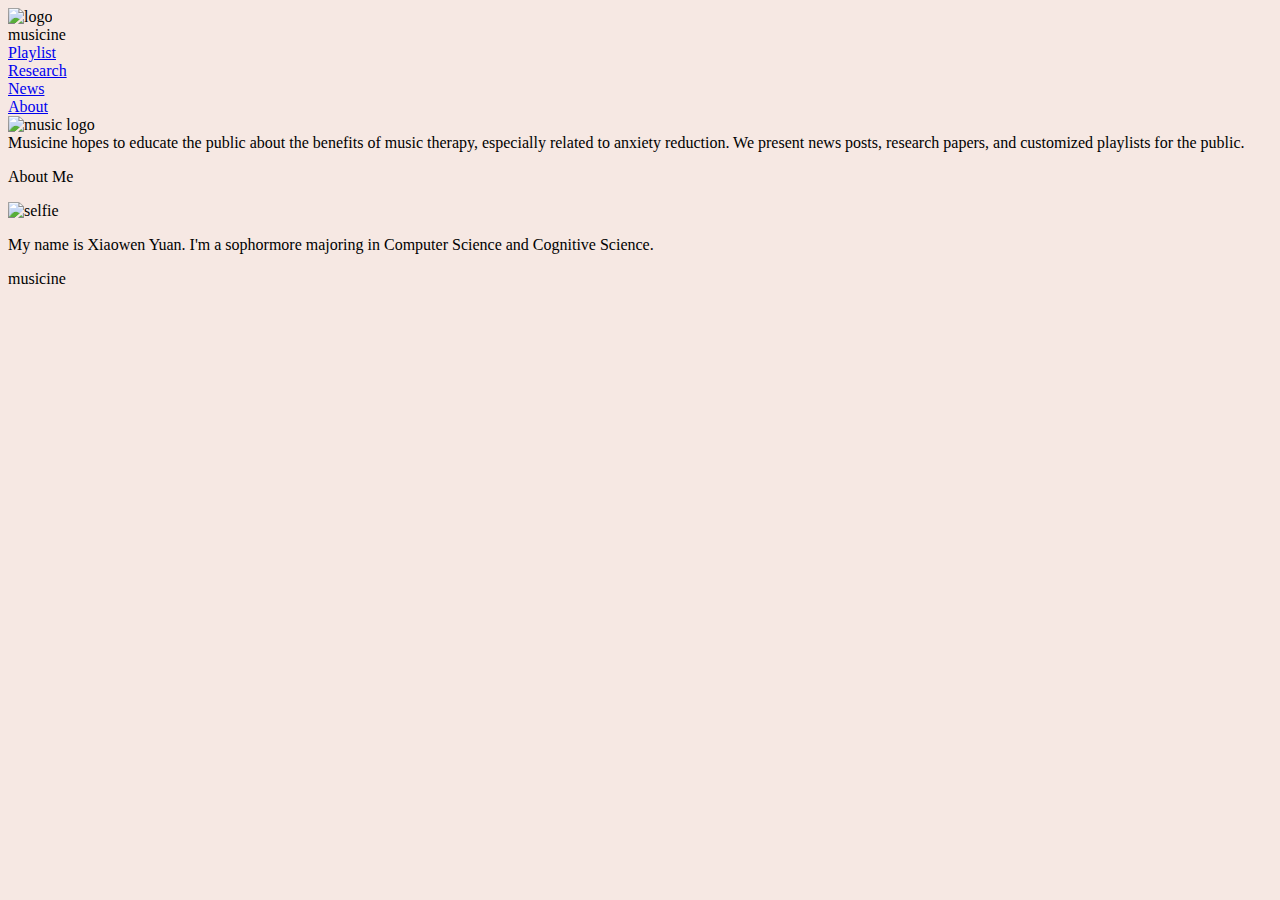
==== about.html @ ee3e2b6a "Add files via upload" ====
<html>
<head>
	<title>about</title>
	<link rel="stylesheet" href="assets/about.css">
    <body style="background-color:F6E8E3;">
    <link rel="preconnect" href="https://fonts.googleapis.com">
    <link rel="preconnect" href="https://fonts.gstatic.com" crossorigin>
    <link href="https://fonts.googleapis.com/css2?family=Rubik&display=swap" rel="stylesheet">
    <link rel="preconnect" href="https://fonts.googleapis.com">
    <link rel="preconnect" href="https://fonts.gstatic.com" crossorigin>
    <link href="https://fonts.googleapis.com/css2?family=Rubik:wght@300;400&display=swap" rel="stylesheet">
    <link>
<link rel="preconnect" href="https://fonts.googleapis.com">
<link rel="preconnect" href="https://fonts.gstatic.com" crossorigin>
<link href="https://fonts.googleapis.com/css2?family=Road+Rage&family=Rubik:wght@300;400&display=swap" rel="stylesheet">
</head>
<body>
    <div>
        <nav class="nav">
            <img src = "assets/logo.png" alt="logo" id = "logo">
            <div id = "name">musicine</div>
            <div class="navbar-item"> <a href="playlist.html"> Playlist</a></div>
            <div class="navbar-item"><a href="research.html">Research</a></div>
            <div class="navbar-item"> <a href= "news.html">News</a></div>
            <div class="navbar-item-on"> <a href="about.html"  id = "on">About</a></div>
        </nav>
        </div>
        <div><img src="assets/music_logo.png" alt="music logo" id = "music_logo"></div>
        <div id = "introduction">
            Musicine hopes to  educate the public about the benefits of music therapy, especially related to anxiety reduction. We  present news posts, research papers, and customized playlists for the public.  
        </div>
        <p id = "about_me">About Me</p>
        <div><img src="assets/selfie.jpg" alt="selfie" id = "selfie"></div>
        <p id = "self"> My name is Xiaowen Yuan. I'm a sophormore majoring in Computer Science and Cognitive Science.</p>
        <p id = "end">musicine</p>

		
	</div>

	<script type="text/javascript" src="assets/scripts/q1.js"></script>
</body>
</html>
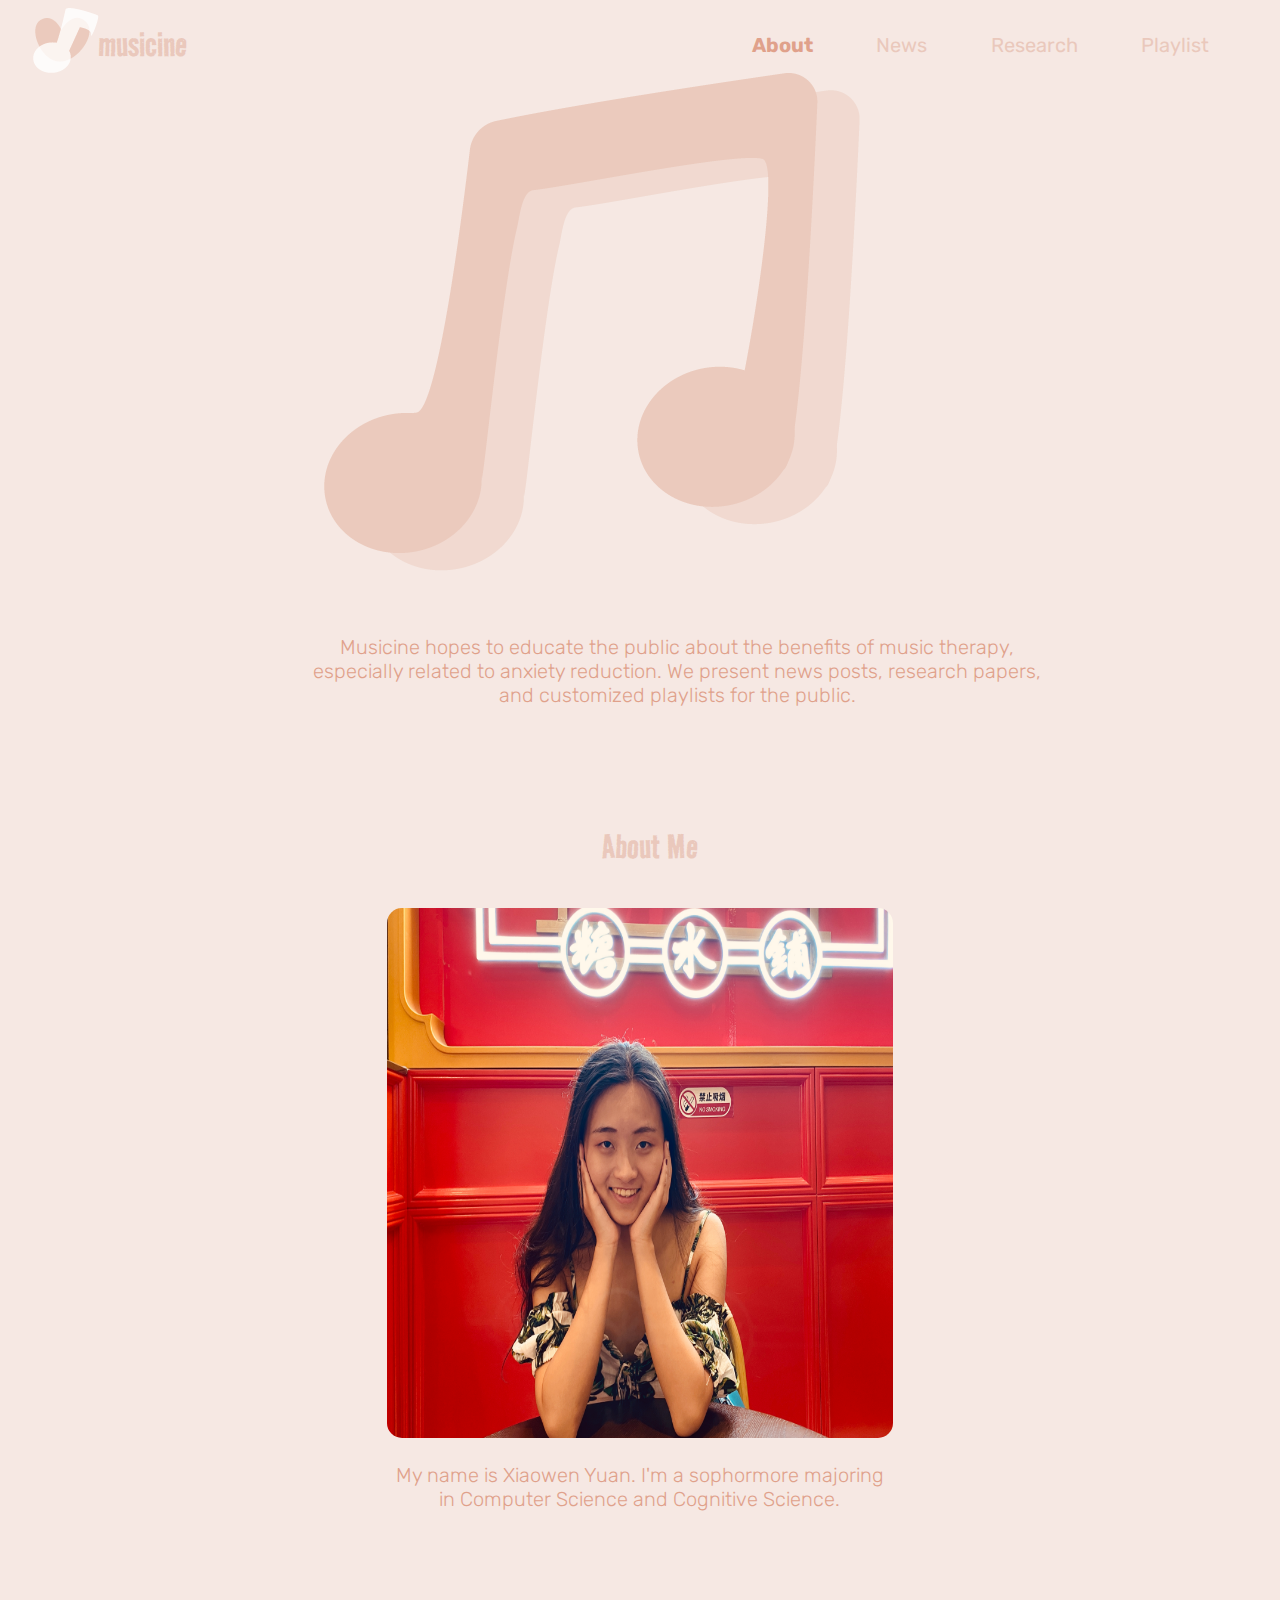
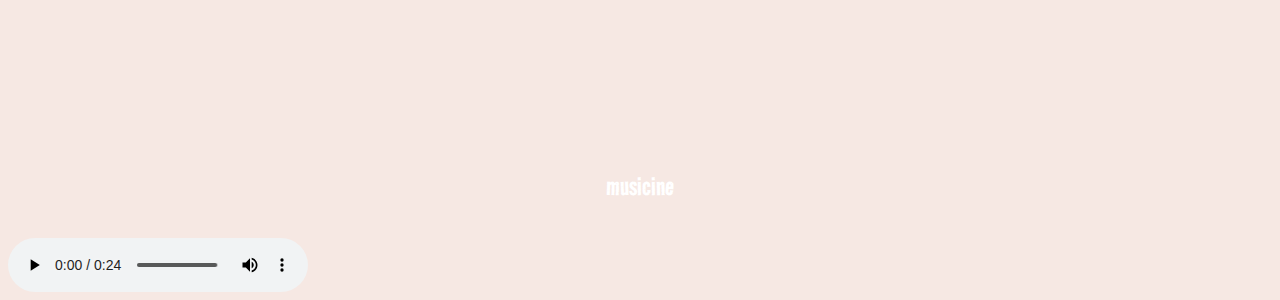
==== commit 33859997: "Add files via upload" ====
--- a/about.html
+++ b/about.html
@@ -33,10 +33,15 @@
         <div><img src="assets/selfie.jpg" alt="selfie" id = "selfie"></div>
         <p id = "self"> My name is Xiaowen Yuan. I'm a sophormore majoring in Computer Science and Cognitive Science.</p>
         <p id = "end">musicine</p>
+        <audio id="audio" controls loop = "true">
+            <source src="assets/background.mp3" type="audio/mp3">
+            <source src="assets/background.ogg" type="audio/mpeg">
+         </audio>
+       
 
 		
 	</div>
 
-	<script type="text/javascript" src="assets/scripts/q1.js"></script>
+	<script type="text/javascript" src="assets/other.js"></script>
 </body>
 </html>--- a/assets/about.css
+++ b/assets/about.css
@@ -0,0 +1,131 @@
+#nav {
+    width: 100%;
+}
+.navbar-item {
+    float: right;
+    font-family: Rubik;
+    font-style:normal;
+    font-weight: 1200;
+    font-size: 20px;
+    line-height: 24px;
+    text-decoration: none;
+
+    color: #EAC8BC;
+    display: inline-block;
+    vertical-align: top;
+    margin-right: 5%;
+    margin-top: 2%;
+
+
+} 
+.navbar-item-on{
+    float: right;
+    margin-right: 5%;
+    margin-top: 2%;
+    font-family: Rubik;
+    font-style:normal;
+    font-weight: bolder;
+    font-size: 20px;
+
+    color: #E0A18B;
+    text-decoration: none;
+}
+#logo-items{
+    position: absolute;
+    margin-left: -10%;
+    margin-top:-20%;
+}
+#logo{
+    margin-left: 2%;
+}
+
+
+#introduction {
+    position: absolute;
+    width: 750px;
+    margin-left: 23%;
+    margin-top: 5%;
+    font-family: Rubik;
+    font-style: normal;
+    font-weight: lighter;
+    font-size: 20px;
+    line-height: 24px;
+    text-align: center;
+    
+    color: #E0A18B;
+    
+}
+
+#music_logo {
+   position: relative;
+   margin-left: 25%;
+
+}
+a{
+    text-decoration: none;
+    color:#EAC8BC;
+}
+
+#on {
+    text-decoration: none;
+    color: E0A18B;
+}
+
+#name {
+    position: absolute;
+    margin-top: -4%;
+    margin-left: 7%;
+    font-family: Road Rage;
+    font-style: normal;
+    font-weight: normal;
+    font-size: 40px;
+    line-height: 44px;
+    color: #EAC8BC;
+}
+
+#about_me{
+    margin-top: 20%;
+    margin-left: 47%;
+    font-family: Road Rage;
+    font-style: normal;
+    font-weight: normal;
+    font-size: 40px;
+    line-height: 44px;
+    color: #EAC8BC;
+
+
+
+}
+
+#selfie{
+    width: 40%;
+    height: 60%;
+    border-radius: 15px;
+    margin-left: 30%;
+}
+
+#self{
+    margin-left: 30%;
+    margin-top: 2%;
+    width :40%;
+    font-family: Rubik;
+    font-style: normal;
+    font-weight: lighter;
+    font-size: 20px;
+    line-height: 24px;
+    text-align: center;
+    
+    color: #E0A18B
+}
+
+#end{
+    display: flex;
+    justify-content: center;
+    margin-top: 20%;
+    font-family: Road Rage;
+    font-style: normal;
+    font-weight: normal;
+    font-size: 30px;
+    line-height: 44px;
+    color: #FFFFFF;
+}